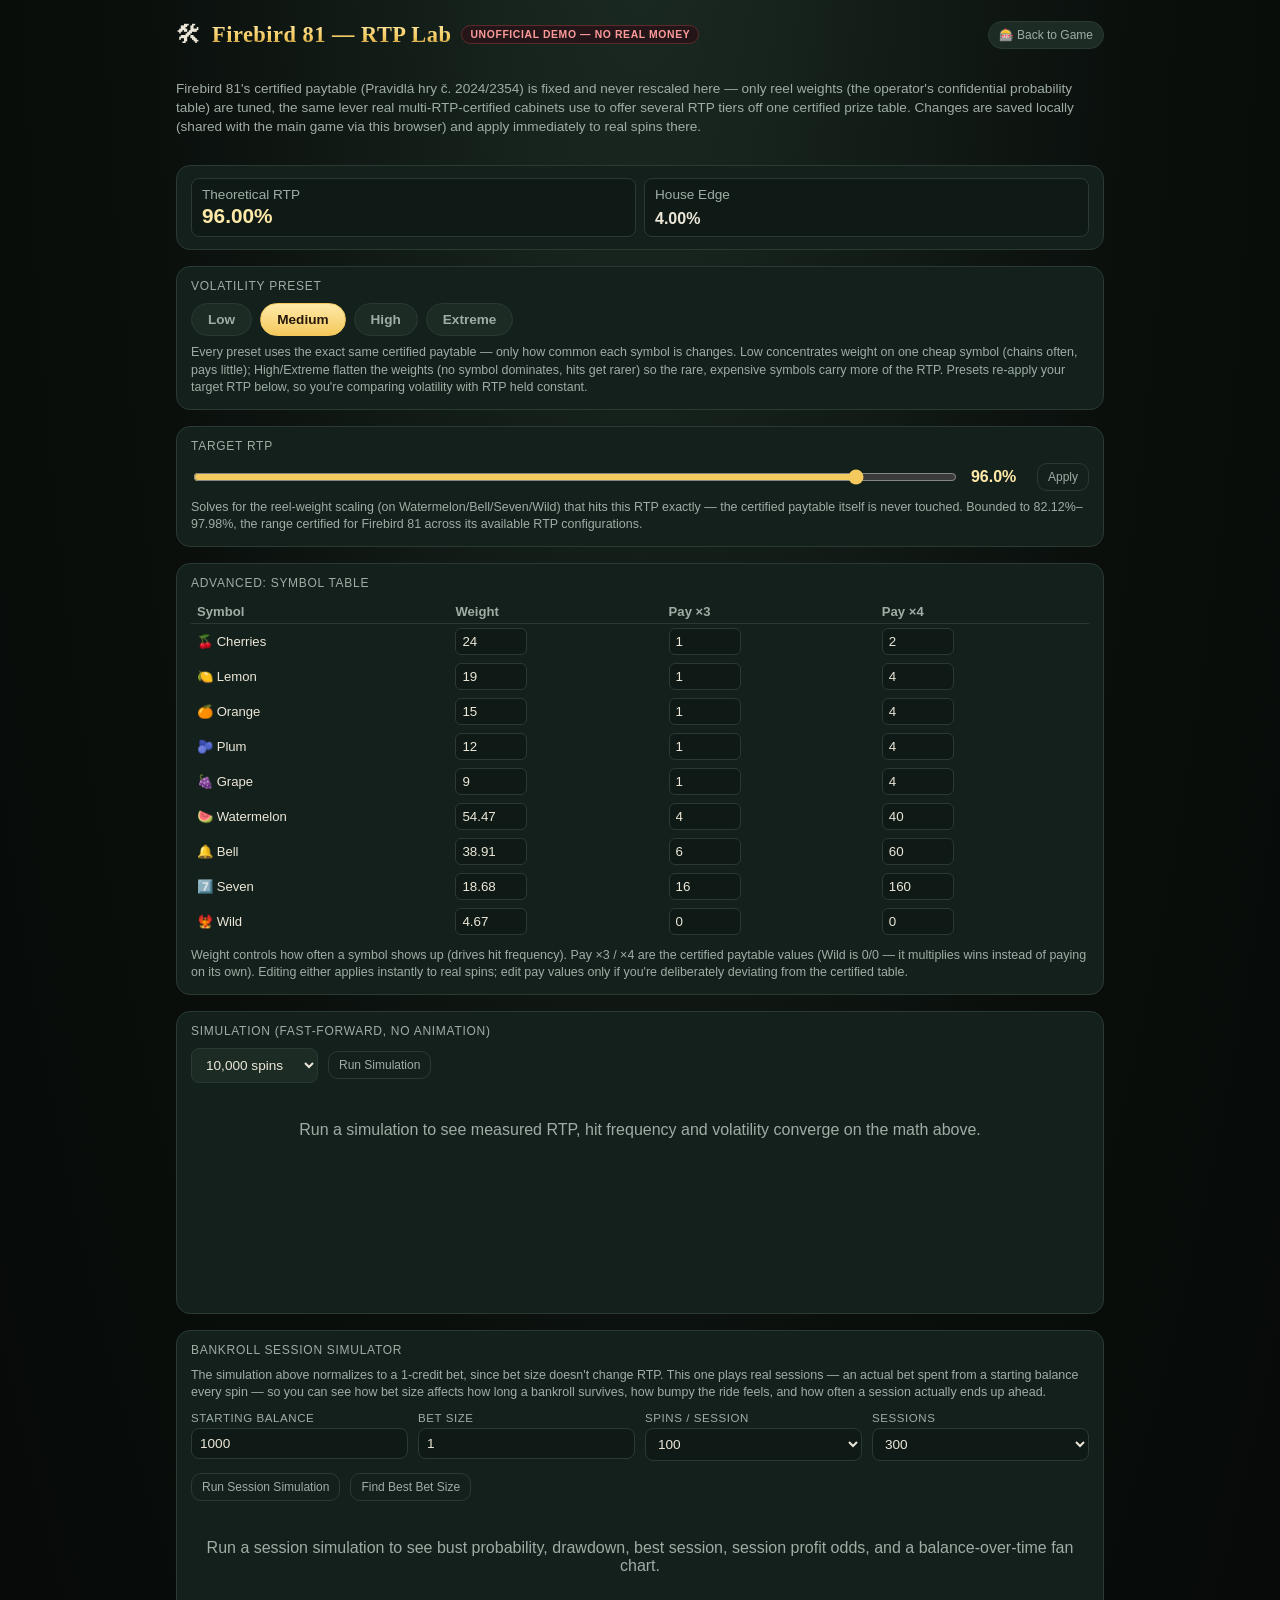
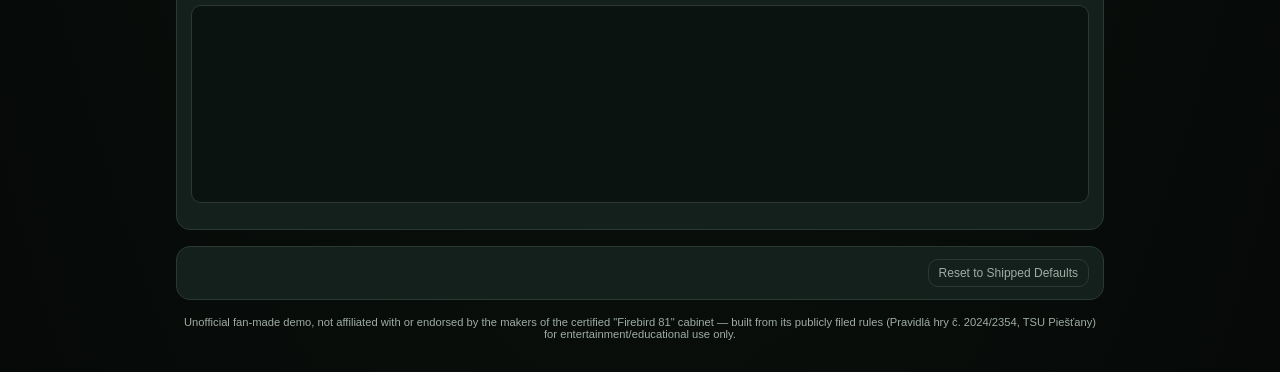
==== lab.html @ bf1edd89 "Split RTP Lab into a standalone sub-site; add session profit metrics Extracts all DOM-independent ga" ====
<!DOCTYPE html>
<html lang="en">
<head>
<meta charset="UTF-8">
<meta name="viewport" content="width=device-width, initial-scale=1.0">
<title>Firebird 81 — RTP Lab</title>
<link rel="stylesheet" href="style.css">
</head>
<body>
<div class="table-felt lab-page">

  <header class="topbar">
    <div class="brand">
      <span class="brand-icon">🛠</span>
      <span class="brand-name">Firebird 81 — RTP Lab</span>
      <span class="demo-badge">UNOFFICIAL DEMO — NO REAL MONEY</span>
    </div>
    <div class="topbar-actions">
      <a class="mini-btn" href="index.html">🎰 Back to Game</a>
    </div>
  </header>

  <p class="modal-sub">Firebird 81's certified paytable (Pravidlá hry č. 2024/2354) is fixed and never rescaled here — only reel weights (the operator's confidential probability table) are tuned, the same lever real multi-RTP-certified cabinets use to offer several RTP tiers off one certified prize table. Changes are saved locally (shared with the main game via this browser) and apply immediately to real spins there.</p>

  <div class="panel-card">
    <div class="dev-math-grid" id="dev-math-grid"></div>
  </div>

  <div class="panel-card">
    <div class="dev-section-title">Volatility Preset</div>
    <div class="preset-buttons" id="preset-buttons">
      <button class="preset-btn" data-preset="low">Low</button>
      <button class="preset-btn" data-preset="medium">Medium</button>
      <button class="preset-btn" data-preset="high">High</button>
      <button class="preset-btn" data-preset="extreme">Extreme</button>
    </div>
    <p class="dev-hint">Every preset uses the exact same certified paytable — only how common each symbol is changes. Low concentrates weight on one cheap symbol (chains often, pays little); High/Extreme flatten the weights (no symbol dominates, hits get rarer) so the rare, expensive symbols carry more of the RTP. Presets re-apply your target RTP below, so you're comparing volatility with RTP held constant.</p>
  </div>

  <div class="panel-card">
    <div class="dev-section-title">Target RTP</div>
    <div class="target-rtp-row">
      <input type="range" id="target-rtp-slider" min="82.12" max="97.98" step="0.01" value="96">
      <span id="target-rtp-value">96.00%</span>
      <button class="text-btn small" id="apply-target-rtp">Apply</button>
    </div>
    <p class="dev-hint">Solves for the reel-weight scaling (on Watermelon/Bell/Seven/Wild) that hits this RTP exactly — the certified paytable itself is never touched. Bounded to 82.12%–97.98%, the range certified for Firebird 81 across its available RTP configurations.</p>
  </div>

  <div class="panel-card">
    <div class="dev-section-title">Advanced: Symbol Table</div>
    <div class="dev-table-wrap">
      <table class="dev-table" id="dev-symbol-table">
        <thead><tr><th>Symbol</th><th>Weight</th><th>Pay ×3</th><th>Pay ×4</th></tr></thead>
        <tbody id="dev-symbol-tbody"></tbody>
      </table>
    </div>
    <p class="dev-hint">Weight controls how often a symbol shows up (drives hit frequency). Pay ×3 / ×4 are the certified paytable values (Wild is 0/0 — it multiplies wins instead of paying on its own). Editing either applies instantly to real spins; edit pay values only if you're deliberately deviating from the certified table.</p>
  </div>

  <div class="panel-card">
    <div class="dev-section-title">Simulation (fast-forward, no animation)</div>
    <div class="sim-controls">
      <select id="sim-spins">
        <option value="1000">1,000 spins</option>
        <option value="10000" selected>10,000 spins</option>
        <option value="100000">100,000 spins</option>
        <option value="500000">500,000 spins</option>
      </select>
      <button class="text-btn small" id="run-simulation">Run Simulation</button>
    </div>
    <div class="sim-results" id="sim-results">
      <p class="lines-list-empty">Run a simulation to see measured RTP, hit frequency and volatility converge on the math above.</p>
    </div>
    <div class="sim-histogram" id="sim-histogram"></div>
  </div>

  <div class="panel-card">
    <div class="dev-section-title">Bankroll Session Simulator</div>
    <p class="dev-hint">The simulation above normalizes to a 1-credit bet, since bet size doesn't change RTP. This one plays real sessions — an actual bet spent from a starting balance every spin — so you can see how bet size affects how long a bankroll survives, how bumpy the ride feels, and how often a session actually ends up ahead.</p>
    <div class="session-controls">
      <label>Starting Balance<input type="number" id="session-balance" min="1" step="10" value="1000"></label>
      <label>Bet Size<input type="number" id="session-bet" min="0.1" step="0.1" value="1"></label>
      <label>Spins / Session
        <select id="session-spins">
          <option value="50">50</option>
          <option value="100" selected>100</option>
          <option value="250">250</option>
          <option value="500">500</option>
        </select>
      </label>
      <label>Sessions
        <select id="session-count">
          <option value="100">100</option>
          <option value="300" selected>300</option>
          <option value="1000">1000</option>
        </select>
      </label>
    </div>
    <div class="session-buttons">
      <button class="text-btn small" id="run-session-sim">Run Session Simulation</button>
      <button class="text-btn small" id="run-bet-sweep">Find Best Bet Size</button>
    </div>
    <div class="session-results" id="session-results">
      <p class="lines-list-empty">Run a session simulation to see bust probability, drawdown, best session, session profit odds, and a balance-over-time fan chart.</p>
    </div>
    <div class="session-chart-wrap">
      <svg id="session-chart" class="session-chart" viewBox="0 0 600 220" preserveAspectRatio="none"></svg>
    </div>
    <div class="bet-sweep-results" id="bet-sweep-results"></div>
  </div>

  <div class="panel-card dev-reset-row">
    <button class="text-btn small" id="reset-devmode">Reset to Shipped Defaults</button>
  </div>

  <p class="disclaimer">Unofficial fan-made demo, not affiliated with or endorsed by the makers of the certified "Firebird 81" cabinet — built from its publicly filed rules (Pravidlá hry č. 2024/2354, TSU Piešťany) for entertainment/educational use only.</p>
</div>

<script src="engine.js"></script>
<script src="lab.js"></script>
</body>
</html>
---- style.css ----
:root {
  --felt-dark: #0b1210;
  --felt: #0f1f1a;
  --gold: #f4c95d;
  --gold-bright: #ffe9a8;
  --gold-dim: #a9873f;
  --ink: #0a0c0a;
  --panel: #14201c;
  --panel-line: #2a3a33;
  --text: #ece7d8;
  --text-dim: #9fada5;
  --red: #d84b4b;
  --win-glow: #ffd76a;
  --radius: 14px;
  color-scheme: dark;
}

* { box-sizing: border-box; }

html, body {
  margin: 0;
  min-height: 100%;
  background: radial-gradient(ellipse at 50% -10%, #1c2b24 0%, #0a0f0c 55%, #060907 100%);
  color: var(--text);
  font-family: "Segoe UI", -apple-system, BlinkMacSystemFont, "Helvetica Neue", Arial, sans-serif;
}

.table-felt {
  max-width: 960px;
  margin: 0 auto;
  padding: 20px 16px 32px;
  display: flex;
  flex-direction: column;
  gap: 16px;
  min-height: 100vh;
}

/* ---------- Topbar ---------- */
.topbar {
  display: flex;
  justify-content: space-between;
  align-items: center;
  flex-wrap: wrap;
  gap: 10px;
}

.brand {
  display: flex;
  align-items: center;
  gap: 10px;
}

.brand-icon { font-size: 1.6rem; }

.brand-name {
  font-family: Georgia, "Times New Roman", serif;
  font-weight: 700;
  font-size: 1.4rem;
  letter-spacing: 0.5px;
  background: linear-gradient(180deg, var(--gold-bright), var(--gold) 60%, var(--gold-dim));
  -webkit-background-clip: text;
  background-clip: text;
  color: transparent;
}

.demo-badge {
  font-size: 0.65rem;
  font-weight: 700;
  letter-spacing: 0.06em;
  background: #241618;
  color: #ff9a9a;
  border: 1px solid #5c2a2a;
  padding: 3px 8px;
  border-radius: 999px;
}

.topbar-actions {
  display: flex;
  align-items: center;
  gap: 10px;
  flex-wrap: wrap;
}

.icon-btn {
  font-size: 1rem;
  padding: 6px 10px;
  line-height: 1;
}

.balance-box {
  display: flex;
  align-items: center;
  gap: 10px;
  background: var(--panel);
  border: 1px solid var(--panel-line);
  border-radius: 999px;
  padding: 8px 8px 8px 16px;
}

.balance-box .label {
  font-size: 0.7rem;
  color: var(--text-dim);
  text-transform: uppercase;
  letter-spacing: 0.05em;
}

.balance-box .value {
  font-variant-numeric: tabular-nums;
  font-weight: 700;
  font-size: 1.1rem;
  color: var(--gold-bright);
  min-width: 90px;
  text-align: right;
}

.mini-btn {
  display: inline-flex;
  align-items: center;
  background: #1d2b25;
  border: 1px solid var(--panel-line);
  color: var(--text-dim);
  font-size: 0.75rem;
  padding: 6px 10px;
  border-radius: 999px;
  cursor: pointer;
  text-decoration: none;
  transition: all 0.15s ease;
}
.mini-btn:hover:not(:disabled) { color: var(--text); border-color: var(--gold-dim); }
.mini-btn:disabled { opacity: 0.4; cursor: not-allowed; }

/* ---------- Game layout ---------- */
.game {
  display: grid;
  grid-template-columns: 1fr 240px;
  gap: 16px;
}

@media (max-width: 720px) {
  .game { grid-template-columns: 1fr; }
}

.machine {
  position: relative;
  background: linear-gradient(180deg, #1a2a23, #0e1815);
  border: 1px solid var(--panel-line);
  border-radius: var(--radius);
  padding: 18px;
  box-shadow: 0 20px 50px -20px rgba(0,0,0,0.6), inset 0 0 0 1px rgba(244,201,93,0.05);
}

.machine-glow {
  position: absolute;
  inset: -2px;
  border-radius: var(--radius);
  padding: 2px;
  background: linear-gradient(120deg, var(--gold-dim), transparent 30%, transparent 70%, var(--gold-dim));
  opacity: 0.5;
  -webkit-mask: linear-gradient(#000 0 0) content-box, linear-gradient(#000 0 0);
  -webkit-mask-composite: xor;
  mask-composite: exclude;
  pointer-events: none;
}

.reels-frame {
  position: relative;
  border-radius: 10px;
  overflow: hidden;
  background: #060a08;
  border: 2px solid #2a3a33;
  box-shadow: inset 0 8px 24px rgba(0,0,0,0.6);
}

.reels {
  display: grid;
  grid-template-columns: repeat(4, 1fr);
  gap: 4px;
  padding: 4px;
}

.reel {
  position: relative;
  height: 348px;
  overflow: hidden;
  background: linear-gradient(180deg, #0c1613, #0a1210);
  border-radius: 6px;
}

.reel.landed::after {
  content: "";
  position: absolute;
  inset: 0;
  background: radial-gradient(circle, rgba(255,224,102,0.65), transparent 70%);
  animation: reelLandFlash 0.42s ease-out;
  pointer-events: none;
  z-index: 5;
}
@keyframes reelLandFlash {
  from { opacity: 1; transform: scale(0.7); }
  to   { opacity: 0; transform: scale(1.4); }
}

.reel-strip {
  display: flex;
  flex-direction: column;
  will-change: transform;
}

.symbol-tile {
  height: 116px;
  display: flex;
  align-items: center;
  justify-content: center;
  font-size: 3.4rem;
  filter: drop-shadow(0 4px 6px rgba(0,0,0,0.5));
}

.symbol-tile.win {
  animation: symbolPulse 0.9s ease-in-out infinite;
}

@keyframes symbolPulse {
  0%, 100% { transform: scale(1); filter: drop-shadow(0 0 0 rgba(255,215,106,0)); }
  50% { transform: scale(1.12); filter: drop-shadow(0 0 14px var(--win-glow)); }
}

.reels-shade {
  position: absolute;
  left: 0; right: 0;
  height: 44px;
  pointer-events: none;
}
.reels-shade.top { top: 0; background: linear-gradient(180deg, rgba(0,0,0,0.65), transparent); }
.reels-shade.bottom { bottom: 0; background: linear-gradient(0deg, rgba(0,0,0,0.65), transparent); }

.win-banner {
  position: absolute;
  top: 50%;
  left: 50%;
  transform: translate(-50%, -50%) scale(0.4) rotate(-6deg);
  background: rgba(6, 10, 8, 0.92);
  border: 2px solid var(--gold);
  color: var(--gold-bright);
  font-weight: 800;
  padding: 16px 34px;
  border-radius: 14px;
  letter-spacing: 0.03em;
  opacity: 0;
  pointer-events: none;
  transition: opacity 0.2s ease, transform 0.2s cubic-bezier(0.34, 1.56, 0.64, 1);
  text-shadow: 0 0 18px rgba(255,215,106,0.6);
  white-space: nowrap;
  text-align: center;
  z-index: 20;
  display: flex;
  flex-direction: column;
  align-items: center;
  gap: 2px;
}
.win-banner-title { font-size: 1.5rem; }
.win-banner-amount { font-size: 1.1rem; color: var(--text); }

.win-banner.show {
  opacity: 1;
  transform: translate(-50%, -50%) scale(1) rotate(0deg);
}

.win-banner.tier-win { border-color: var(--gold); }
.win-banner.tier-big {
  border-color: #ff9f4a;
  box-shadow: 0 0 40px rgba(255,159,74,0.5);
}
.win-banner.tier-big .win-banner-title { color: #ffb974; }
.win-banner.tier-mega {
  border-color: #ff5aa8;
  box-shadow: 0 0 60px rgba(255,90,168,0.6);
  animation: bannerShimmer 0.6s ease-in-out infinite alternate;
}
.win-banner.tier-mega .win-banner-title { color: #ff8fc7; }
.win-banner.tier-jackpot {
  border-color: #ffe066;
  box-shadow: 0 0 90px rgba(255,224,102,0.85);
  animation: bannerShimmer 0.35s ease-in-out infinite alternate, bannerRainbow 1.6s linear infinite;
}
.win-banner.tier-jackpot .win-banner-title {
  font-size: 1.9rem;
  background: linear-gradient(90deg, #ffe066, #ff5aa8, #66d9ff, #ffe066);
  background-size: 300% 100%;
  -webkit-background-clip: text;
  background-clip: text;
  color: transparent;
  animation: rainbowShift 1.2s linear infinite;
}

@keyframes bannerShimmer {
  from { transform: translate(-50%, -50%) scale(1) rotate(-1.5deg); }
  to   { transform: translate(-50%, -50%) scale(1.05) rotate(1.5deg); }
}
@keyframes bannerRainbow {
  0%   { border-color: #ffe066; }
  33%  { border-color: #ff5aa8; }
  66%  { border-color: #66d9ff; }
  100% { border-color: #ffe066; }
}
@keyframes rainbowShift {
  from { background-position: 0% 50%; }
  to   { background-position: 300% 50%; }
}

/* ---------- Confetti + screen shake ---------- */
.confetti-canvas {
  position: absolute;
  inset: 0;
  width: 100%;
  height: 100%;
  pointer-events: none;
  z-index: 15;
}

@keyframes screenShake {
  0%, 100% { transform: translate(0, 0); }
  20% { transform: translate(-6px, 3px); }
  40% { transform: translate(5px, -4px); }
  60% { transform: translate(-4px, -3px); }
  80% { transform: translate(6px, 4px); }
}
.machine.shake { animation: screenShake 0.4s ease-in-out; }
.machine.shake-hard { animation: screenShake 0.5s ease-in-out 2; }

/* ---------- Jackpot full-screen overlay (secret code + huge wins) ---------- */
.jackpot-overlay {
  position: fixed;
  inset: 0;
  z-index: 100;
  display: none;
  align-items: center;
  justify-content: center;
  overflow: hidden;
}
.jackpot-overlay.show { display: flex; }

.jackpot-flash {
  position: absolute;
  inset: 0;
  background: radial-gradient(circle at 50% 50%, rgba(255,224,102,0.35), rgba(0,0,0,0.75) 70%);
  animation: jackpotFlash 1s ease-in-out infinite alternate;
}
@keyframes jackpotFlash {
  from { opacity: 0.6; }
  to   { opacity: 1; }
}

.jackpot-text {
  position: relative;
  font-size: clamp(2.5rem, 10vw, 6rem);
  font-weight: 900;
  letter-spacing: 0.04em;
  background: linear-gradient(90deg, #ffe066, #ff5aa8, #66d9ff, #ffe066);
  background-size: 300% 100%;
  -webkit-background-clip: text;
  background-clip: text;
  color: transparent;
  animation: rainbowShift 1s linear infinite, jackpotPulse 0.5s ease-in-out infinite alternate;
  text-shadow: 0 0 50px rgba(255,224,102,0.6);
  text-align: center;
  padding: 0 20px;
}
@keyframes jackpotPulse {
  from { transform: scale(1) rotate(-2deg); }
  to   { transform: scale(1.12) rotate(2deg); }
}

.coin-rain {
  position: absolute;
  inset: 0;
  pointer-events: none;
}
.coin-rain span {
  position: absolute;
  top: -60px;
  font-size: 2rem;
  animation-name: coinFall;
  animation-timing-function: cubic-bezier(0.4, 0, 0.7, 1);
  animation-iteration-count: 1;
}
@keyframes coinFall {
  from { transform: translateY(-10vh) rotate(0deg); opacity: 1; }
  to   { transform: translateY(110vh) rotate(720deg); opacity: 0.9; }
}

/* ---------- Secret easter-egg hint ---------- */
.secret-hint {
  position: fixed;
  bottom: 24px;
  right: 24px;
  font-size: 2rem;
  opacity: 0;
  pointer-events: none;
  transform: scale(0.5) rotate(-15deg);
  transition: opacity 0.4s ease, transform 0.4s cubic-bezier(0.34, 1.56, 0.64, 1);
  filter: drop-shadow(0 0 12px rgba(255,224,102,0.8));
  z-index: 90;
}
.secret-hint.show {
  opacity: 1;
  transform: scale(1) rotate(0deg);
}

@media (prefers-reduced-motion: reduce) {
  .machine.shake, .machine.shake-hard,
  .win-banner.tier-mega, .win-banner.tier-jackpot,
  .jackpot-flash, .jackpot-text, .symbol-tile.win {
    animation: none !important;
  }
}

/* ---------- Side panel ---------- */
.side-panel {
  display: flex;
  flex-direction: column;
  gap: 12px;
}

.panel-card {
  background: var(--panel);
  border: 1px solid var(--panel-line);
  border-radius: var(--radius);
  padding: 12px 14px;
}

.panel-row {
  display: flex;
  justify-content: space-between;
  align-items: baseline;
  padding: 4px 0;
}

.panel-label { color: var(--text-dim); font-size: 0.85rem; }
.panel-value { font-weight: 700; font-variant-numeric: tabular-nums; }
.panel-value.gold { color: var(--gold-bright); font-size: 1.3rem; }
.panel-value.gold small { color: var(--text-dim); font-size: 0.7rem; font-weight: 700; margin-left: 4px; }

.lines-list-card {
  flex: 1;
  min-height: 140px;
  display: flex;
  flex-direction: column;
}

.panel-title {
  font-size: 0.75rem;
  text-transform: uppercase;
  letter-spacing: 0.06em;
  color: var(--text-dim);
  margin-bottom: 8px;
}

.lines-list {
  list-style: none;
  margin: 0;
  padding: 0;
  overflow-y: auto;
  max-height: 220px;
  font-size: 0.85rem;
  display: flex;
  flex-direction: column;
  gap: 6px;
}

.lines-list li {
  display: flex;
  justify-content: space-between;
  gap: 8px;
  padding: 6px 8px;
  background: #0f1a16;
  border-radius: 8px;
  border: 1px solid var(--panel-line);
}

.lines-list li .amt { color: var(--gold-bright); font-weight: 700; }
.lines-list-empty { color: var(--text-dim); background: transparent !important; border: none !important; text-align: center; padding-top: 10px !important; }

.text-btn {
  background: transparent;
  border: 1px solid var(--panel-line);
  color: var(--text-dim);
  padding: 10px;
  border-radius: 10px;
  cursor: pointer;
  font-size: 0.85rem;
  transition: all 0.15s ease;
}
.text-btn:hover { color: var(--gold-bright); border-color: var(--gold-dim); }
.text-btn.small { padding: 6px 10px; font-size: 0.75rem; }

/* ---------- Footer controls ---------- */
.controls {
  display: flex;
  justify-content: space-between;
  align-items: center;
  flex-wrap: wrap;
  gap: 16px;
  background: var(--panel);
  border: 1px solid var(--panel-line);
  border-radius: var(--radius);
  padding: 14px 18px;
}

.bet-controls {
  display: flex;
  align-items: center;
  gap: 22px;
  flex-wrap: wrap;
}

.bet-block {
  display: flex;
  flex-direction: column;
  gap: 4px;
}

.ctrl-label {
  font-size: 0.7rem;
  text-transform: uppercase;
  letter-spacing: 0.05em;
  color: var(--text-dim);
}

.stepper {
  display: flex;
  align-items: center;
  gap: 10px;
}

.stepper button {
  width: 28px;
  height: 28px;
  border-radius: 50%;
  border: 1px solid var(--panel-line);
  background: #1d2b25;
  color: var(--gold-bright);
  font-size: 1rem;
  cursor: pointer;
  line-height: 1;
}
.stepper button:hover { border-color: var(--gold-dim); }
.stepper span { min-width: 56px; text-align: center; font-weight: 700; font-variant-numeric: tabular-nums; }

.spin-controls {
  display: flex;
  align-items: center;
  gap: 12px;
}

.spin-btn {
  width: 92px;
  height: 92px;
  border-radius: 50%;
  border: none;
  background: radial-gradient(circle at 35% 30%, var(--gold-bright), var(--gold) 55%, var(--gold-dim) 100%);
  color: #24170a;
  font-weight: 800;
  font-size: 1rem;
  letter-spacing: 0.04em;
  cursor: pointer;
  box-shadow: 0 8px 20px -6px rgba(244,201,93,0.5), inset 0 -4px 8px rgba(0,0,0,0.2);
  transition: transform 0.1s ease, box-shadow 0.15s ease;
}
.spin-btn:hover:not(:disabled) { transform: translateY(-2px); box-shadow: 0 12px 24px -6px rgba(244,201,93,0.65), inset 0 -4px 8px rgba(0,0,0,0.2); }
.spin-btn:active:not(:disabled) { transform: translateY(1px) scale(0.98); }
.spin-btn:disabled { opacity: 0.55; cursor: not-allowed; }
.spin-btn.spinning { animation: spinPulse 1s linear infinite; }

@keyframes spinPulse {
  0% { box-shadow: 0 8px 20px -6px rgba(244,201,93,0.5), inset 0 -4px 8px rgba(0,0,0,0.2); }
  50% { box-shadow: 0 8px 30px -2px rgba(244,201,93,0.85), inset 0 -4px 8px rgba(0,0,0,0.2); }
  100% { box-shadow: 0 8px 20px -6px rgba(244,201,93,0.5), inset 0 -4px 8px rgba(0,0,0,0.2); }
}

.autoplay-controls {
  display: flex;
  flex-direction: column;
  gap: 6px;
}

.autoplay-controls select {
  background: #1d2b25;
  color: var(--text);
  border: 1px solid var(--panel-line);
  border-radius: 8px;
  padding: 6px 8px;
  font-size: 0.8rem;
}

.disclaimer {
  text-align: center;
  font-size: 0.7rem;
  color: var(--text-dim);
  margin: 0;
}

/* ---------- Modal ---------- */
.modal-backdrop {
  position: fixed;
  inset: 0;
  background: rgba(0,0,0,0.65);
  display: none;
  align-items: center;
  justify-content: center;
  padding: 20px;
  z-index: 50;
}
.modal-backdrop.show { display: flex; }

.modal {
  background: var(--panel);
  border: 1px solid var(--panel-line);
  border-radius: var(--radius);
  max-width: 560px;
  width: 100%;
  max-height: 80vh;
  overflow-y: auto;
  padding: 20px;
}

.modal-header {
  display: flex;
  justify-content: space-between;
  align-items: center;
}

.modal-header h2 {
  margin: 0;
  color: var(--gold-bright);
  font-family: Georgia, serif;
}

.modal-close {
  background: none;
  border: none;
  color: var(--text-dim);
  font-size: 1.1rem;
  cursor: pointer;
}
.modal-close:hover { color: var(--text); }

.modal-sub {
  color: var(--text-dim);
  font-size: 0.85rem;
  line-height: 1.4;
}

.paytable-grid {
  display: grid;
  grid-template-columns: 1fr;
  gap: 8px;
  margin-top: 12px;
}

.paytable-row {
  display: grid;
  grid-template-columns: 50px 1fr auto auto;
  align-items: center;
  gap: 10px;
  padding: 8px 10px;
  background: #0f1a16;
  border: 1px solid var(--panel-line);
  border-radius: 8px;
}

.paytable-row .sym { font-size: 1.8rem; text-align: center; }
.paytable-row .name { font-size: 0.85rem; color: var(--text-dim); }
.paytable-row .pay { font-variant-numeric: tabular-nums; font-weight: 700; font-size: 0.85rem; }
.paytable-row .pay .x { color: var(--text-dim); font-weight: 400; font-size: 0.7rem; }

.paytable-math {
  margin: 10px 0 0;
  font-size: 0.85rem;
  font-weight: 700;
  color: var(--gold-bright);
}

/* ---------- Developer Mode ---------- */
.dev-modal { max-width: 720px; }

.dev-section {
  margin-top: 18px;
  padding-top: 14px;
  border-top: 1px solid var(--panel-line);
}

.dev-section-title {
  font-size: 0.75rem;
  text-transform: uppercase;
  letter-spacing: 0.06em;
  color: var(--text-dim);
  margin-bottom: 10px;
}

.dev-hint {
  margin: 8px 0 0;
  font-size: 0.78rem;
  color: var(--text-dim);
  line-height: 1.4;
}

.dev-math-grid {
  display: grid;
  grid-template-columns: repeat(auto-fit, minmax(140px, 1fr));
  gap: 8px;
}
.dev-math-grid .panel-row {
  flex-direction: column;
  align-items: flex-start;
  gap: 2px;
  background: #0f1a16;
  border: 1px solid var(--panel-line);
  border-radius: 8px;
  padding: 8px 10px;
}

.preset-buttons {
  display: flex;
  gap: 8px;
  flex-wrap: wrap;
}

.preset-btn {
  background: #1d2b25;
  border: 1px solid var(--panel-line);
  color: var(--text-dim);
  padding: 8px 16px;
  border-radius: 999px;
  cursor: pointer;
  font-size: 0.85rem;
  font-weight: 700;
  transition: all 0.15s ease;
}
.preset-btn:hover { color: var(--text); border-color: var(--gold-dim); }
.preset-btn.active {
  color: #24170a;
  background: linear-gradient(180deg, var(--gold-bright), var(--gold));
  border-color: var(--gold);
}

.target-rtp-row {
  display: flex;
  align-items: center;
  gap: 12px;
}
.target-rtp-row input[type="range"] { flex: 1; accent-color: var(--gold); }
.target-rtp-row span {
  min-width: 54px;
  font-weight: 700;
  font-variant-numeric: tabular-nums;
  color: var(--gold-bright);
}

.dev-table-wrap { overflow-x: auto; }

.dev-table {
  width: 100%;
  border-collapse: collapse;
  font-size: 0.82rem;
}
.dev-table th {
  text-align: left;
  color: var(--text-dim);
  font-weight: 700;
  padding: 4px 6px;
  border-bottom: 1px solid var(--panel-line);
}
.dev-table td { padding: 4px 6px; }
.dev-table .dev-sym-cell { white-space: nowrap; }
.dev-table input[type="number"] {
  width: 72px;
  background: #0f1a16;
  border: 1px solid var(--panel-line);
  color: var(--text);
  border-radius: 6px;
  padding: 5px 6px;
  font-variant-numeric: tabular-nums;
}
.dev-table input[type="number"]:focus { border-color: var(--gold-dim); outline: none; }

.sim-controls {
  display: flex;
  gap: 10px;
  align-items: center;
}
.sim-controls select {
  background: #1d2b25;
  color: var(--text);
  border: 1px solid var(--panel-line);
  border-radius: 8px;
  padding: 8px 10px;
  font-size: 0.85rem;
}

.sim-results {
  margin-top: 12px;
  display: grid;
  grid-template-columns: repeat(auto-fit, minmax(140px, 1fr));
  gap: 8px;
}
.sim-results .panel-row {
  flex-direction: column;
  align-items: flex-start;
  gap: 2px;
  background: #0f1a16;
  border: 1px solid var(--panel-line);
  border-radius: 8px;
  padding: 8px 10px;
}

.sim-histogram {
  display: flex;
  align-items: flex-end;
  gap: 10px;
  height: 130px;
  margin-top: 16px;
  padding: 0 4px;
}

.hist-bar-col {
  flex: 1;
  display: flex;
  flex-direction: column;
  align-items: center;
  justify-content: flex-end;
  height: 100%;
  gap: 4px;
}

.hist-bar {
  width: 100%;
  max-width: 42px;
  background: linear-gradient(180deg, var(--gold-bright), var(--gold-dim));
  border-radius: 6px 6px 2px 2px;
  min-height: 2px;
  transition: height 0.3s ease;
}

.hist-label { font-size: 0.68rem; color: var(--text-dim); text-align: center; }
.hist-pct { font-size: 0.72rem; font-weight: 700; color: var(--gold-bright); }

.session-controls {
  display: grid;
  grid-template-columns: repeat(auto-fit, minmax(130px, 1fr));
  gap: 10px;
  margin-top: 10px;
}
.session-controls label {
  display: flex;
  flex-direction: column;
  gap: 4px;
  font-size: 0.72rem;
  text-transform: uppercase;
  letter-spacing: 0.05em;
  color: var(--text-dim);
}
.session-controls input,
.session-controls select {
  background: #0f1a16;
  color: var(--text);
  border: 1px solid var(--panel-line);
  border-radius: 8px;
  padding: 7px 8px;
  font-size: 0.85rem;
  font-variant-numeric: tabular-nums;
}

.session-buttons {
  display: flex;
  gap: 10px;
  margin-top: 12px;
  flex-wrap: wrap;
}

.session-results {
  margin-top: 12px;
  display: grid;
  grid-template-columns: repeat(auto-fit, minmax(140px, 1fr));
  gap: 8px;
}
.session-results .panel-row {
  flex-direction: column;
  align-items: flex-start;
  gap: 2px;
  background: #0f1a16;
  border: 1px solid var(--panel-line);
  border-radius: 8px;
  padding: 8px 10px;
}

.session-chart-wrap {
  margin-top: 14px;
  background: #0a1310;
  border: 1px solid var(--panel-line);
  border-radius: 10px;
  padding: 8px;
}
.session-chart { width: 100%; height: 180px; display: block; }

.bet-sweep-results { margin-top: 14px; }
.bet-sweep-table { margin-top: 8px; }
.bet-sweep-table th, .bet-sweep-table td { text-align: left; }
.bet-sweep-best {
  background: rgba(244, 201, 93, 0.12);
  font-weight: 700;
  color: var(--gold-bright);
}

.dev-reset-row { display: flex; justify-content: flex-end; }
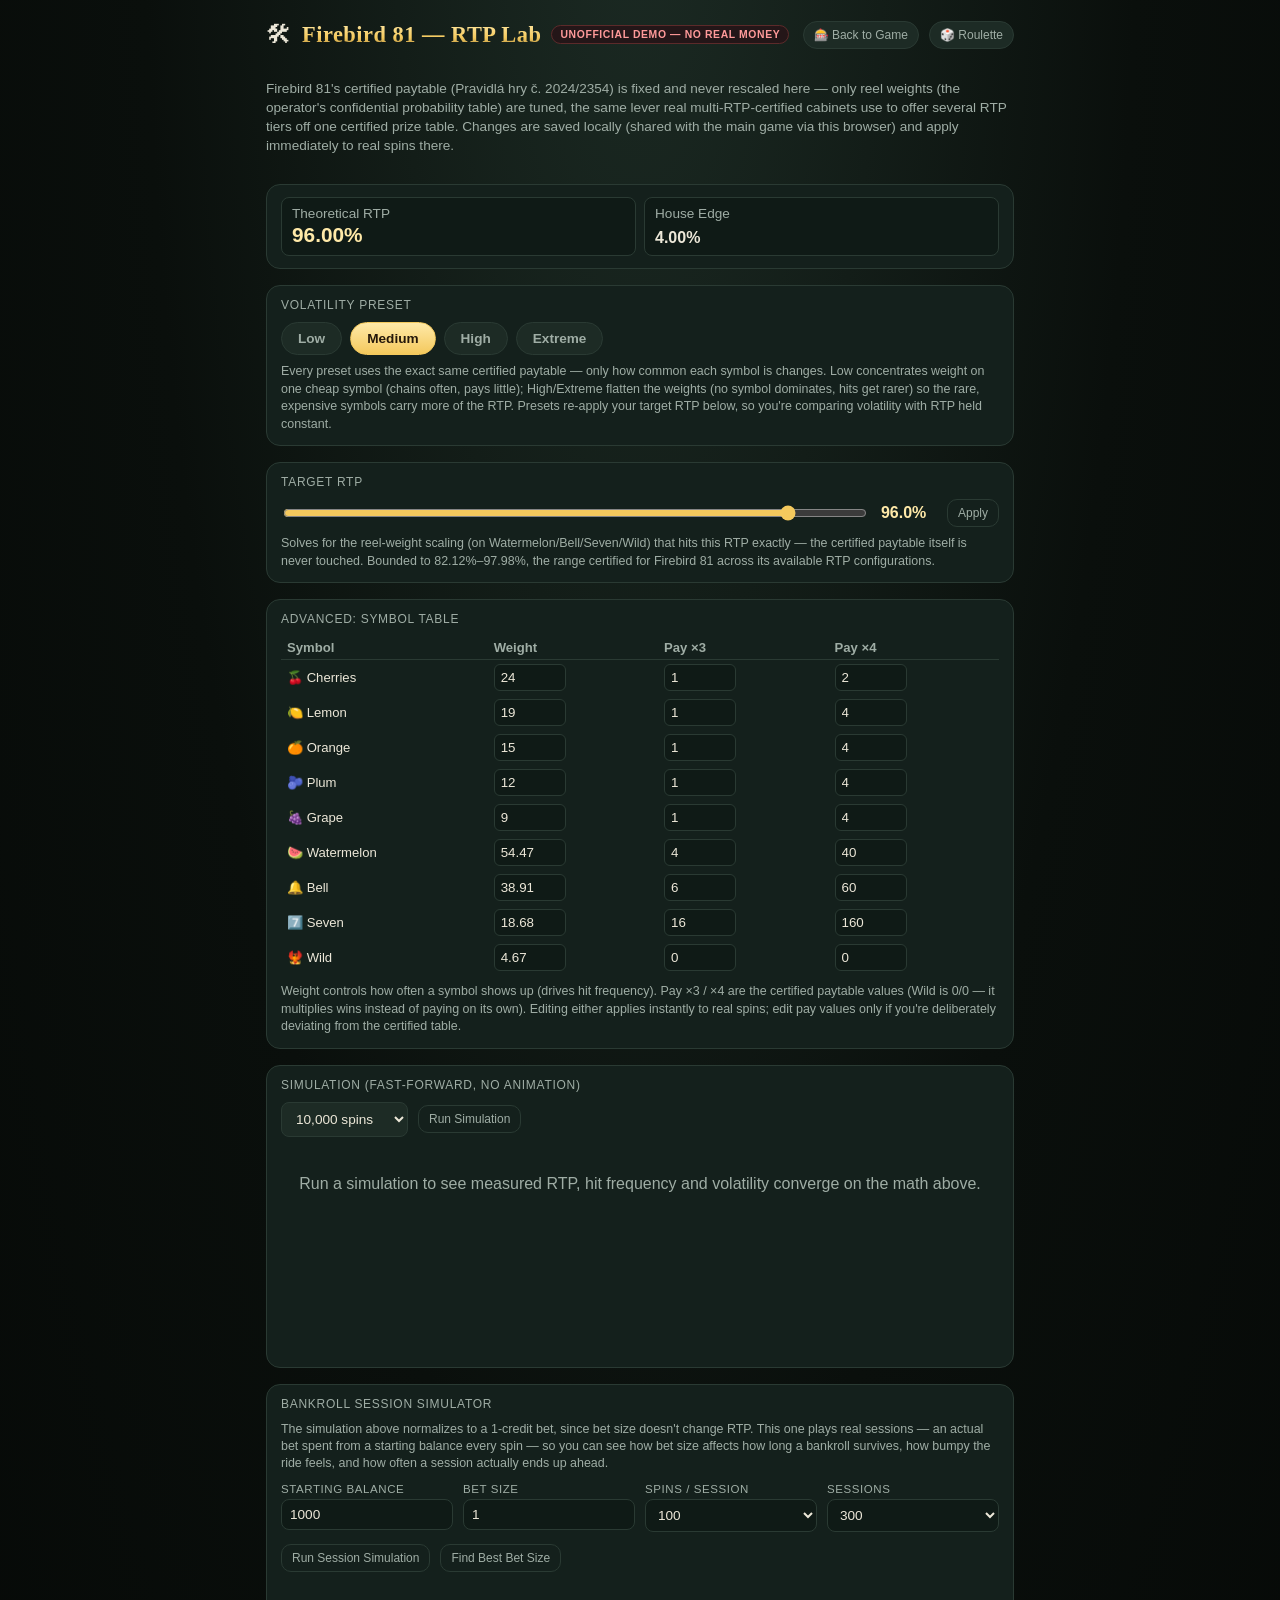
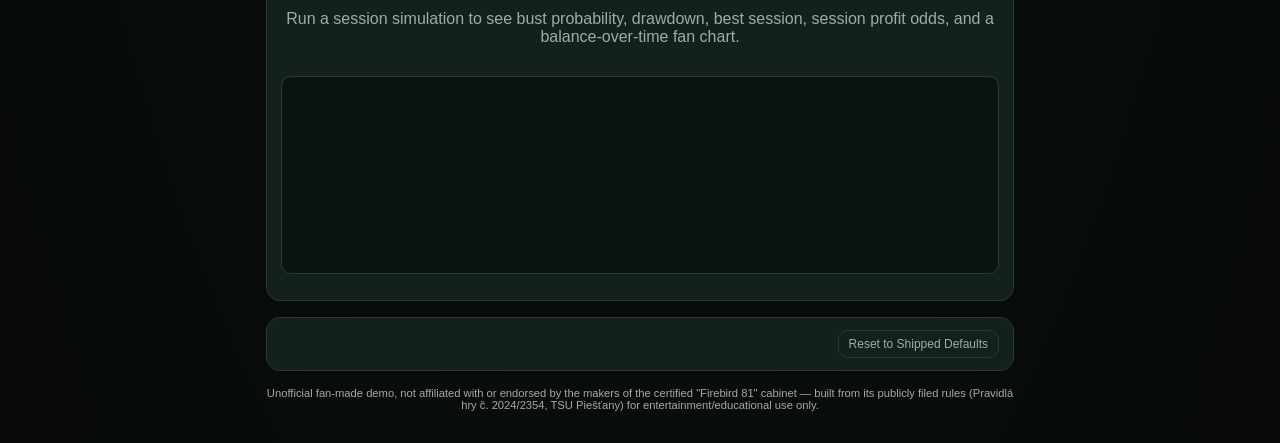
==== commit 959149d0: "Add a standalone Roulette Lab sub-site New European roulette simulator (roulette.html/roulette.js/ro" ====
--- a/lab.html
+++ b/lab.html
@@ -17,6 +17,7 @@
     </div>
     <div class="topbar-actions">
       <a class="mini-btn" href="index.html">🎰 Back to Game</a>
+      <a class="mini-btn" href="roulette.html">🎲 Roulette</a>
     </div>
   </header>
 
--- a/style.css
+++ b/style.css
@@ -912,3 +912,78 @@
 }
 
 .dev-reset-row { display: flex; justify-content: flex-end; }
+
+/* ---------- Roulette Lab ---------- */
+.lab-page { max-width: 780px; }
+
+.chip-row {
+  display: flex;
+  gap: 8px;
+  align-items: center;
+  margin-top: 10px;
+  flex-wrap: wrap;
+}
+.chip-row input[type="number"] {
+  width: 90px;
+  background: #0f1a16;
+  border: 1px solid var(--panel-line);
+  color: var(--text);
+  border-radius: 8px;
+  padding: 7px 8px;
+  font-variant-numeric: tabular-nums;
+}
+
+.roulette-table-wrap {
+  overflow-x: auto;
+  margin-top: 10px;
+  padding-bottom: 4px;
+}
+
+.roulette-grid {
+  display: grid;
+  grid-template-columns: 56px repeat(12, 44px) 56px;
+  grid-template-rows: repeat(3, 48px) 40px 40px;
+  gap: 3px;
+  min-width: 720px;
+}
+
+.roul-cell {
+  display: flex;
+  align-items: center;
+  justify-content: center;
+  border-radius: 6px;
+  font-weight: 700;
+  font-size: 0.85rem;
+  cursor: pointer;
+  user-select: none;
+  color: #fff;
+  transition: transform 0.1s ease, box-shadow 0.15s ease;
+}
+.roul-cell:hover { transform: scale(1.05); box-shadow: 0 0 0 2px var(--gold-dim) inset; }
+.roul-cell.selected { box-shadow: 0 0 0 3px var(--gold-bright) inset; }
+
+.roul-red { background: #b5342f; }
+.roul-black { background: #1c2420; border: 1px solid #333; }
+.roul-green { background: #1f7a4d; }
+.roul-zero { font-size: 1rem; }
+
+.roul-outside {
+  background: #14201c;
+  border: 1px solid var(--panel-line);
+  color: var(--text-dim);
+  font-size: 0.7rem;
+  text-align: center;
+  padding: 4px;
+}
+.roul-outside.roul-red, .roul-outside.roul-black { color: #fff; font-size: 0.75rem; }
+
+.bet-remove {
+  background: none;
+  border: none;
+  color: var(--text-dim);
+  cursor: pointer;
+  font-size: 0.75rem;
+  margin-left: 6px;
+  padding: 0 2px;
+}
+.bet-remove:hover { color: var(--red); }
